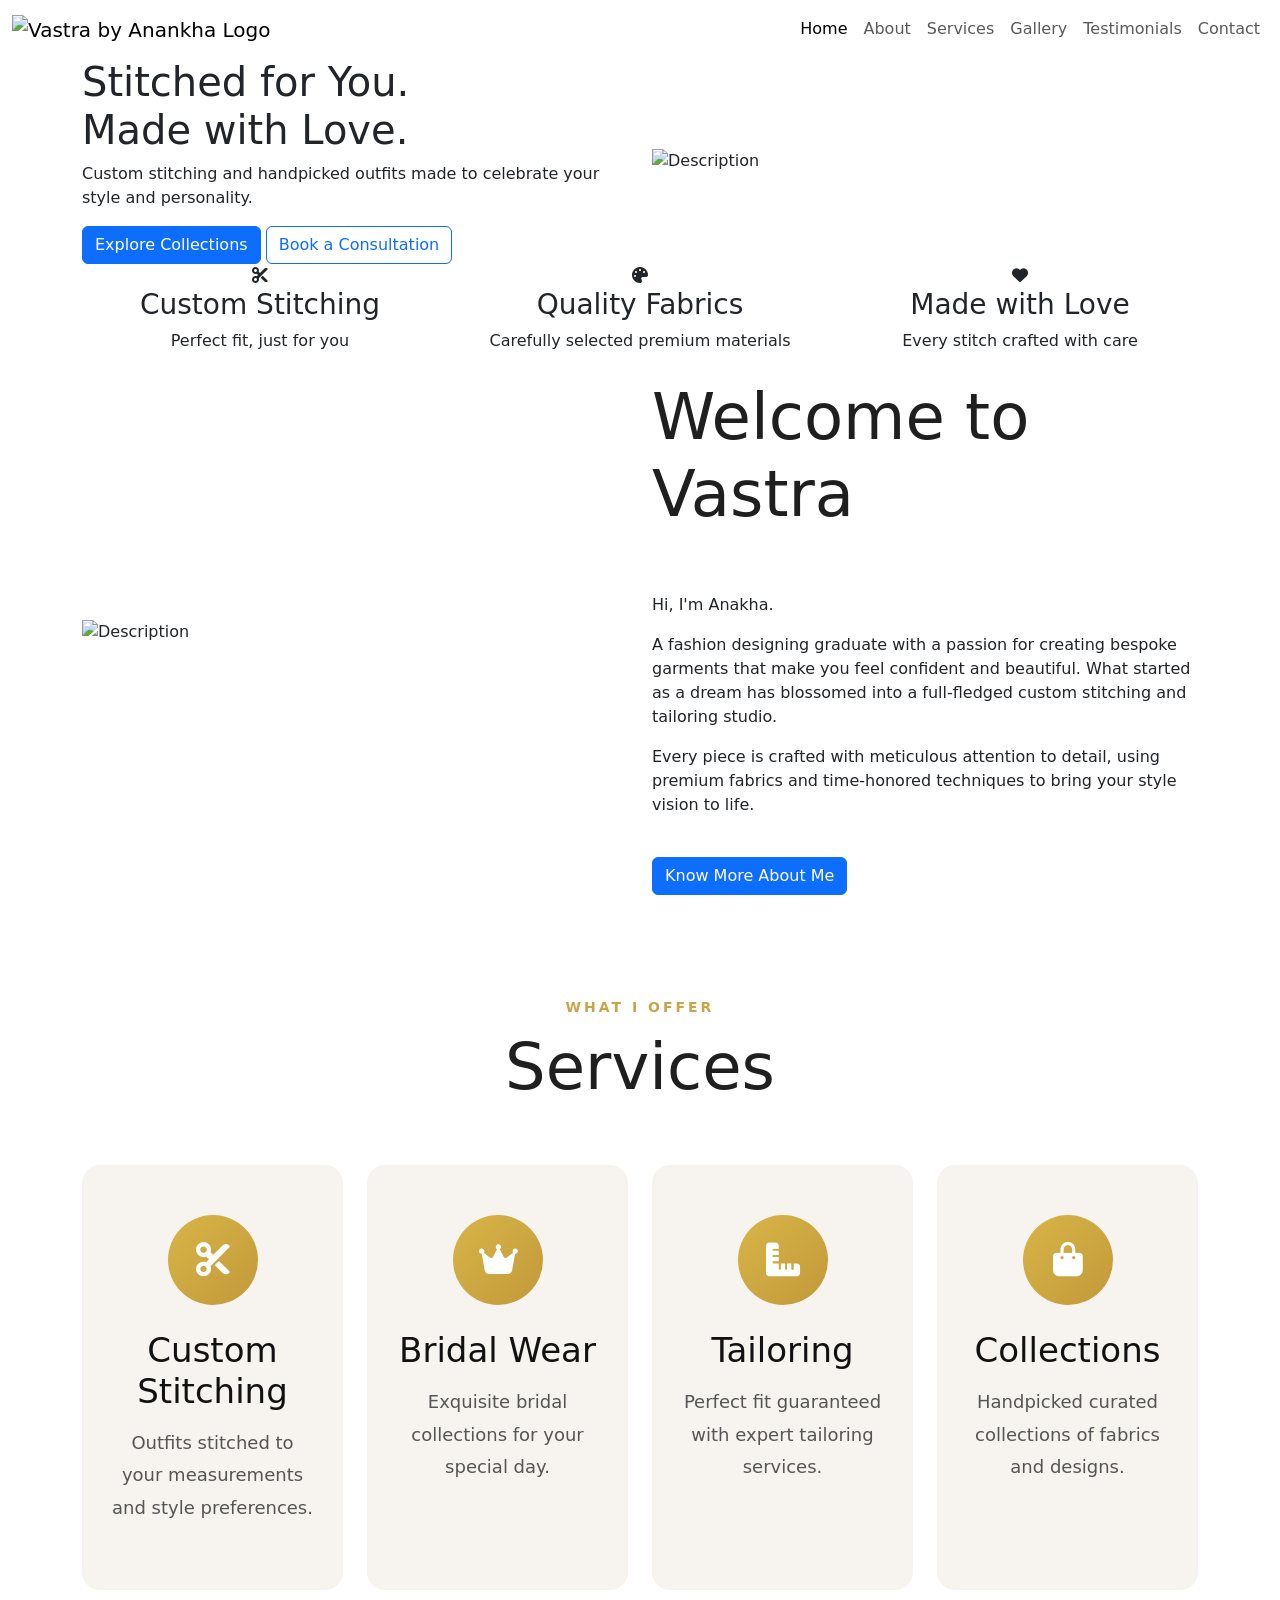
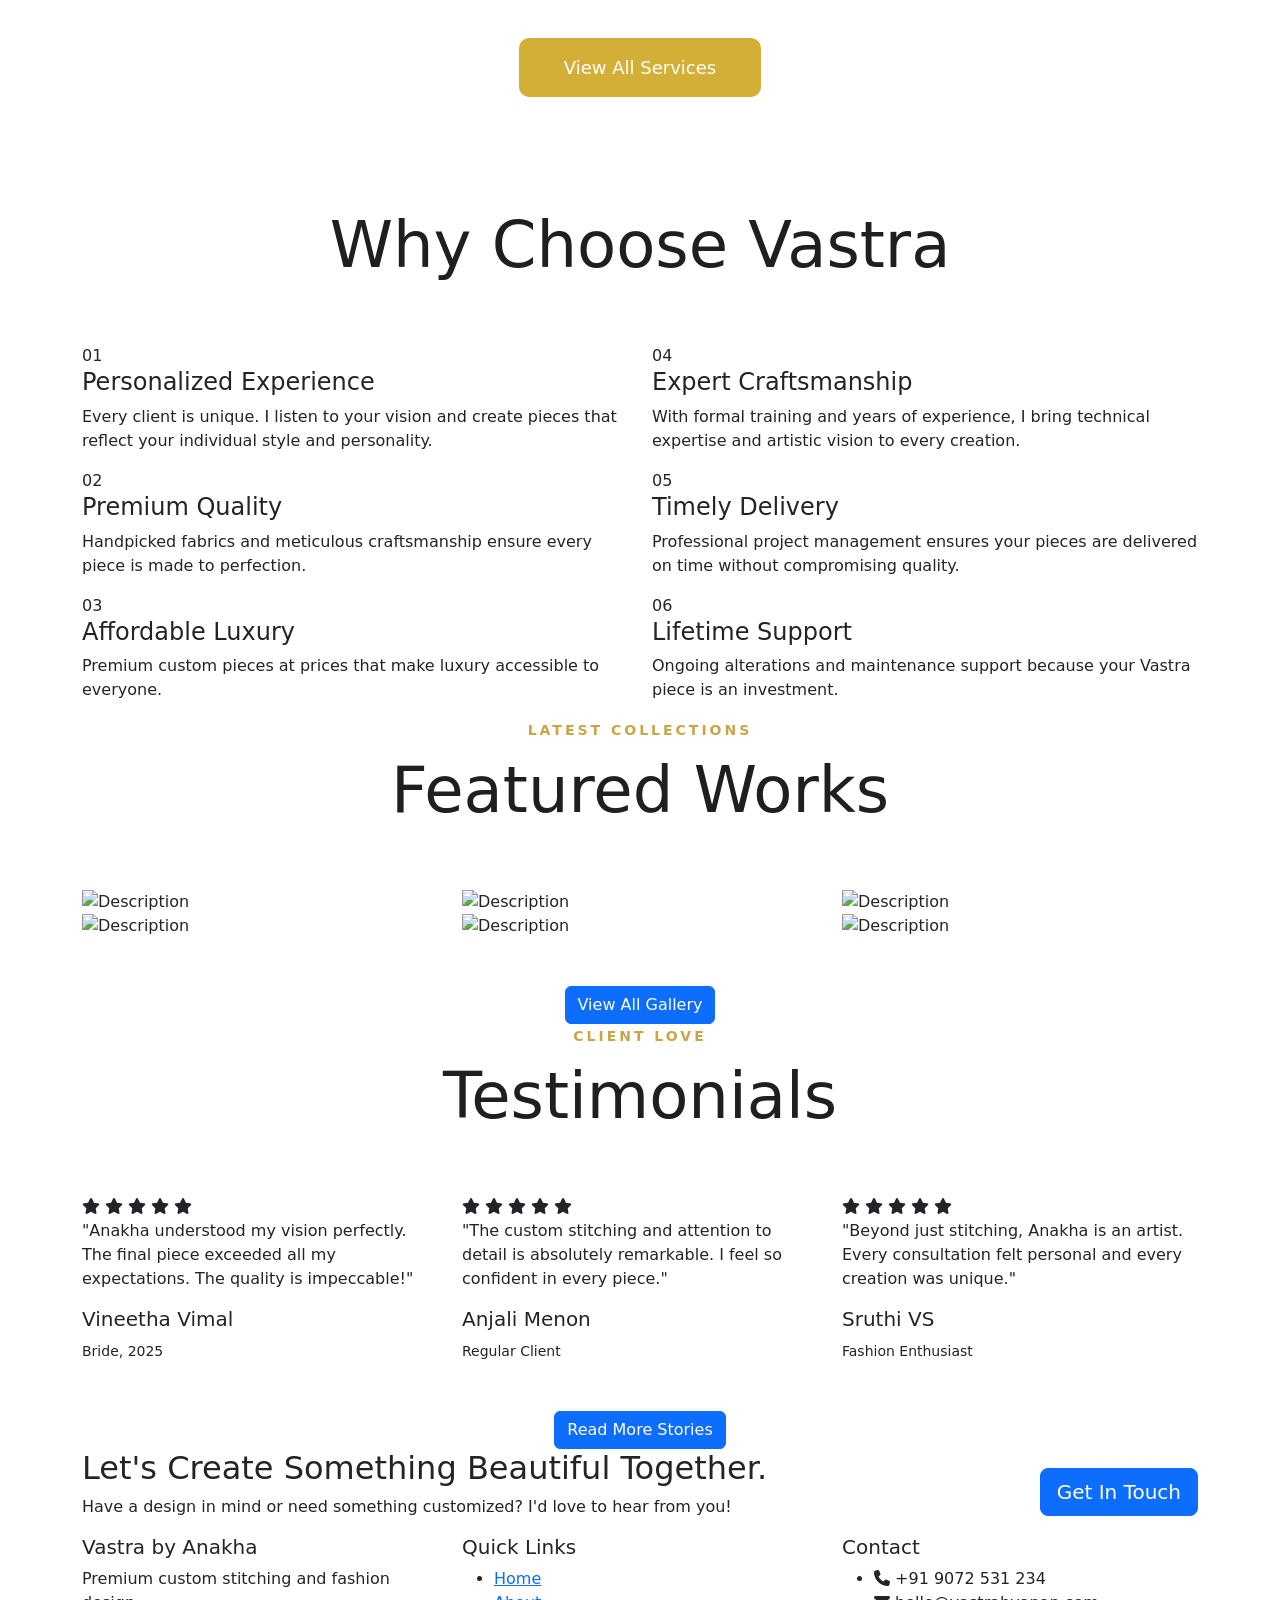
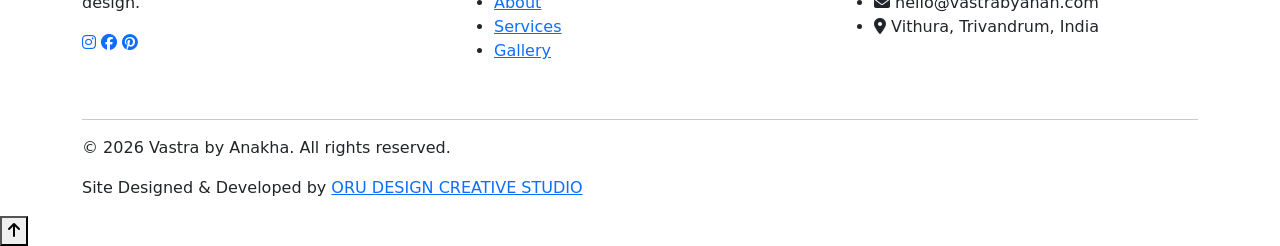
==== index.html @ 160b07db "Add files via upload" ====
<!DOCTYPE html>
<html lang="en">
<head>
    <meta charset="UTF-8">
    <meta name="viewport" content="width=device-width, initial-scale=1.0">
    <title>Vastra by Anankha - Premium Custom Stitching & Fashion Design</title>
    <meta name="description" content="Premium custom stitching, tailoring, and fashion design services by Anankha. Handcrafted outfits made with love and passion.">
    <link href="https://cdn.jsdelivr.net/npm/bootstrap@5.3.0/dist/css/bootstrap.min.css" rel="stylesheet">
    <link rel="stylesheet" href="https://cdnjs.cloudflare.com/ajax/libs/font-awesome/6.4.0/css/all.min.css">
    <link href="https://fonts.googleapis.com/css2?family=Playfair+Display:wght@700&family=Poppins:wght@300;400;500;600&display=swap" rel="stylesheet">
    <link rel="stylesheet" href="css/style.css">
</head>
<body>
    <!-- Navigation Bar -->
    <nav class="navbar navbar-expand-lg navbar-light sticky-top">
        <div class="container-fluid">
            <a class="navbar-brand" href="index.html">
    <img src="images/logo.png" alt="Vastra by Anankha Logo" class="logo-img">
</a>
            <button class="navbar-toggler" type="button" data-bs-toggle="collapse" data-bs-target="#navbarNav">
                <span class="navbar-toggler-icon"></span>
            </button>
            <div class="collapse navbar-collapse" id="navbarNav">
                <ul class="navbar-nav ms-auto">
                    <li class="nav-item"><a class="nav-link active" href="index.html">Home</a></li>
                    <li class="nav-item"><a class="nav-link" href="about.html">About</a></li>
                    <li class="nav-item"><a class="nav-link" href="services.html">Services</a></li>
                    <li class="nav-item"><a class="nav-link" href="gallery.html">Gallery</a></li>
                    <li class="nav-item"><a class="nav-link" href="testimonials.html">Testimonials</a></li>
                    <li class="nav-item"><a class="nav-link" href="contact.html">Contact</a></li>
                </ul>
            </div>
        </div>
    </nav>

    <!-- Hero Section -->
    <section class="hero-section">
        <div class="hero-content">
            <div class="container">
                <div class="row align-items-center">
                    <div class="col-lg-6 fade-in-left">
                        <h1 class="hero-title">Stitched for You.<br><span class="text-accent">Made with Love.</span></h1>
                        <p class="hero-subtitle">Custom stitching and handpicked outfits made to celebrate your style and personality.</p>
                        <div class="cta-buttons">
                            <a href="services.html" class="btn btn-primary">Explore Collections</a>
                            <a href="contact.html" class="btn btn-outline-primary">Book a Consultation</a>
                        </div>
                    </div>
                    <div class="col-lg-6 fade-in-right">
                        <div class="hero-image">
                            <img src="images/banner.png" alt="Description" class="w-100">
                        </div>
                    </div>
                </div>
            </div>
        </div>
    </section>

 <!-- Features Section -->
<section class="features-section">
    <div class="container">
        <div class="row text-center">

            <!-- Feature 1 -->
            <div class="col-md-4 feature-card fade-in-up">
                <div class="feature-icon">
                    <i class="fa-solid fa-scissors"></i>
                </div>
                <h3>Custom Stitching</h3>
                <p>Perfect fit, just for you</p>
            </div>

            <!-- Feature 2 -->
            <div class="col-md-4 feature-card fade-in-up" style="animation-delay: 0.2s;">
                <div class="feature-icon">
                    <i class="fa-solid fa-palette"></i>
                </div>
                <h3>Quality Fabrics</h3>
                <p>Carefully selected premium materials</p>
            </div>

            <!-- Feature 3 -->
            <div class="col-md-4 feature-card fade-in-up" style="animation-delay: 0.4s;">
                <div class="feature-icon">
                    <i class="fa-solid fa-heart"></i>
                </div>
                <h3>Made with Love</h3>
                <p>Every stitch crafted with care</p>
            </div>

        </div>
    </div>
</section>

    <!-- Welcome Section -->
    <section class="welcome-section">
        <div class="container">
            <div class="row align-items-center">
                <div class="col-lg-6 fade-in-left">
                    <div class="welcome-image">
                        <img src="images/anakha.png" alt="Description" class="w-100">
                    </div>
                </div>
                <div class="col-lg-6 fade-in-right">
                    <h2 class="section-title">Welcome to Vastra</h2>
                    <p class="section-subtitle">Hi, I'm Anakha.</p>
                    <p class="welcome-text">A fashion designing graduate with a passion for creating bespoke garments that make you feel confident and beautiful. What started as a dream has blossomed into a full-fledged custom stitching and tailoring studio.</p>
                    <p class="welcome-text">Every piece is crafted with meticulous attention to detail, using premium fabrics and time-honored techniques to bring your style vision to life.</p>
                    <a href="about.html" class="btn btn-primary mt-4">Know More About Me</a>
                </div>
            </div>
        </div>
    </section>

    <!-- Services Preview Section -->
   <section class="services-preview-section">
    <div class="container">
        
        <div class="text-center mb-5">
            <span class="section-label">WHAT I OFFER</span>
            <h2 class="section-title">Services</h2>
        </div>

        <div class="row g-4">

            <!-- Custom Stitching -->
            <div class="col-md-6 col-lg-3">
                <div class="service-preview fade-in-up">
                    <div class="service-icon">
                        <i class="fas fa-cut"></i>
                    </div>
                    <h4>Custom Stitching</h4>
                    <p>
                        Outfits stitched to your measurements and style preferences.
                    </p>
                </div>
            </div>

            <!-- Bridal Wear -->
            <div class="col-md-6 col-lg-3">
                <div class="service-preview fade-in-up" style="animation-delay:0.1s;">
                    <div class="service-icon">
                        <i class="fas fa-crown"></i>
                    </div>
                    <h4>Bridal Wear</h4>
                    <p>
                        Exquisite bridal collections for your special day.
                    </p>
                </div>
            </div>

            <!-- Tailoring -->
            <div class="col-md-6 col-lg-3">
                <div class="service-preview fade-in-up" style="animation-delay:0.2s;">
                    <div class="service-icon">
                        <i class="fas fa-ruler-combined"></i>
                    </div>
                    <h4>Tailoring</h4>
                    <p>
                        Perfect fit guaranteed with expert tailoring services.
                    </p>
                </div>
            </div>

            <!-- Collections -->
            <div class="col-md-6 col-lg-3">
                <div class="service-preview fade-in-up" style="animation-delay:0.3s;">
                    <div class="service-icon">
                        <i class="fas fa-shopping-bag"></i>
                    </div>
                    <h4>Collections</h4>
                    <p>
                        Handpicked curated collections of fabrics and designs.
                    </p>
                </div>
            </div>

        </div>

        <div class="text-center mt-5">
            <a href="services.html" class="btn-service">
                View All Services
            </a>
        </div>

    </div>
</section>

<!-- Font Awesome -->
<link rel="stylesheet"
href="https://cdnjs.cloudflare.com/ajax/libs/font-awesome/6.5.2/css/all.min.css">

<style>
.services-preview-section{
    padding:100px 0;
    background:#fff;
}

.section-label{
    color:#C8A548;
    text-transform:uppercase;
    letter-spacing:3px;
    font-size:14px;
    font-weight:600;
}

.section-title{
    font-size:64px;
    font-weight:300;
    color:#1f1f1f;
    margin-top:10px;
    margin-bottom:60px;
}

.service-preview{
    background:#F7F4EF;
    border-radius:18px;
    padding:50px 30px;
    text-align:center;
    height:100%;
    transition:all .4s ease;
}

.service-preview:hover{
    transform:translateY(-10px);
    box-shadow:0 15px 40px rgba(0,0,0,.08);
}

.service-icon{
    width:90px;
    height:90px;
    margin:0 auto 25px;
    border-radius:50%;
    background:linear-gradient(135deg,#D8B447,#C29A3A);
    display:flex;
    align-items:center;
    justify-content:center;
}

.service-icon i{
    font-size:34px;
    color:#fff;
}

.service-preview h4{
    font-size:34px;
    font-weight:500;
    margin-bottom:15px;
    color:#111;
}

.service-preview p{
    color:#555;
    font-size:18px;
    line-height:1.8;
}

.btn-service{
    display:inline-block;
    background:#D4AF37;
    color:#fff;
    padding:16px 45px;
    border-radius:10px;
    text-decoration:none;
    font-size:18px;
    font-weight:500;
    transition:.3s;
}

.btn-service:hover{
    background:#B99128;
    color:#fff;
}

.fade-in-up{
    animation:fadeInUp .8s ease forwards;
}

@keyframes fadeInUp{
    from{
        opacity:0;
        transform:translateY(30px);
    }
    to{
        opacity:1;
        transform:translateY(0);
    }
}

@media(max-width:768px){

    .section-title{
        font-size:42px;
    }

    .service-preview{
        margin-bottom:20px;
    }

    .service-preview h4{
        font-size:28px;
    }
}
</style>
    <!-- Why Choose Us Section -->
    <section class="why-choose-section">
        <div class="container">
            <div class="text-center mb-5">
                <h2 class="section-title">Why Choose Vastra</h2>
            </div>
            <div class="row">
                <div class="col-lg-6 fade-in-left">
                    <div class="why-item">
                        <div class="why-number">01</div>
                        <h4>Personalized Experience</h4>
                        <p>Every client is unique. I listen to your vision and create pieces that reflect your individual style and personality.</p>
                    </div>
                    <div class="why-item">
                        <div class="why-number">02</div>
                        <h4>Premium Quality</h4>
                        <p>Handpicked fabrics and meticulous craftsmanship ensure every piece is made to perfection.</p>
                    </div>
                    <div class="why-item">
                        <div class="why-number">03</div>
                        <h4>Affordable Luxury</h4>
                        <p>Premium custom pieces at prices that make luxury accessible to everyone.</p>
                    </div>
                </div>
                <div class="col-lg-6 fade-in-right">
                    <div class="why-item">
                        <div class="why-number">04</div>
                        <h4>Expert Craftsmanship</h4>
                        <p>With formal training and years of experience, I bring technical expertise and artistic vision to every creation.</p>
                    </div>
                    <div class="why-item">
                        <div class="why-number">05</div>
                        <h4>Timely Delivery</h4>
                        <p>Professional project management ensures your pieces are delivered on time without compromising quality.</p>
                    </div>
                    <div class="why-item">
                        <div class="why-number">06</div>
                        <h4>Lifetime Support</h4>
                        <p>Ongoing alterations and maintenance support because your Vastra piece is an investment.</p>
                    </div>
                </div>
            </div>
        </div>
    </section>

    <!-- Gallery Preview Section -->
    <section class="gallery-preview-section">
        <div class="container">
            <div class="text-center mb-5">
                <span class="section-label">Latest Collections</span>
                <h2 class="section-title">Featured Works</h2>
            </div>
            <div class="row gallery-preview">
                <div class="col-6 col-md-4 gallery-item fade-in-up">
                    <div class="gallery-image-wrapper">
                        <img src="images/image1.png" alt="Description" class="w-100">
                    </div>
                </div>
                <div class="col-6 col-md-4 gallery-item fade-in-up" style="animation-delay: 0.1s;">
                    <div class="gallery-image-wrapper">
                        <img src="images/image2.png" alt="Description" class="w-100">
                        
                    </div>
                </div>
                <div class="col-6 col-md-4 gallery-item fade-in-up" style="animation-delay: 0.2s;">
                    <div class="gallery-image-wrapper">
                        <img src="images/image3.png" alt="Description" class="w-100">
                       
                    </div>
                </div>
                <div class="col-6 col-md-4 gallery-item fade-in-up" style="animation-delay: 0.3s;">
                    <div class="gallery-image-wrapper">
                        <img src="images/image4.png" alt="Description" class="w-100">
                      
                    </div>
                </div>
                <div class="col-6 col-md-4 gallery-item fade-in-up" style="animation-delay: 0.4s;">
                    <div class="gallery-image-wrapper">
                       <img src="images/image5.png" alt="Description" class="w-100">
                       
                    </div>
                </div>
                <div class="col-6 col-md-4 gallery-item fade-in-up" style="animation-delay: 0.5s;">
                    <div class="gallery-image-wrapper">
                        <img src="images/image6.png" alt="Description" class="w-100">
                       
                    </div>
                </div>
            </div>
            <div class="text-center mt-5">
                <a href="gallery.html" class="btn btn-primary">View All Gallery</a>
           
        </div>
    </section>

    <!-- Testimonials Section -->
    <section class="testimonials-section">
        <div class="container">
            <div class="text-center mb-5">
                <span class="section-label">Client Love</span>
                <h2 class="section-title">Testimonials</h2>
            </div>
            <div class="row">
                <div class="col-md-6 col-lg-4 testimonial-card fade-in-up">
                    <div class="stars">
                        <i class="fas fa-star"></i>
                        <i class="fas fa-star"></i>
                        <i class="fas fa-star"></i>
                        <i class="fas fa-star"></i>
                        <i class="fas fa-star"></i>
                    </div>
                    <p class="testimonial-text">"Anakha understood my vision perfectly. The final piece exceeded all my expectations. The quality is impeccable!"</p>
                    <div class="testimonial-author">
                        <h5>Vineetha Vimal</h5>
                        <small>Bride, 2025</small>
                    </div>
                </div>
                <div class="col-md-6 col-lg-4 testimonial-card fade-in-up" style="animation-delay: 0.1s;">
                    <div class="stars">
                        <i class="fas fa-star"></i>
                        <i class="fas fa-star"></i>
                        <i class="fas fa-star"></i>
                        <i class="fas fa-star"></i>
                        <i class="fas fa-star"></i>
                    </div>
                    <p class="testimonial-text">"The custom stitching and attention to detail is absolutely remarkable. I feel so confident in every piece."</p>
                    <div class="testimonial-author">
                        <h5>Anjali Menon</h5>
                        <small>Regular Client</small>
                    </div>
                </div>
                <div class="col-md-6 col-lg-4 testimonial-card fade-in-up" style="animation-delay: 0.2s;">
                    <div class="stars">
                        <i class="fas fa-star"></i>
                        <i class="fas fa-star"></i>
                        <i class="fas fa-star"></i>
                        <i class="fas fa-star"></i>
                        <i class="fas fa-star"></i>
                    </div>
                    <p class="testimonial-text">"Beyond just stitching, Anakha is an artist. Every consultation felt personal and every creation was unique."</p>
                    <div class="testimonial-author">
                        <h5>Sruthi VS</h5>
                        <small>Fashion Enthusiast</small>
                    </div>
                </div>
            </div>
            <div class="text-center mt-5">
                <a href="testimonials.html" class="btn btn-primary">Read More Stories</a>
            </div>
        </div>
    </section>

    <!-- CTA Section -->
    <section class="cta-section">
        <div class="container">
            <div class="row align-items-center">
                <div class="col-lg-8">
                    <h2>Let's Create Something Beautiful Together.</h2>
                    <p>Have a design in mind or need something customized? I'd love to hear from you!</p>
                </div>
                <div class="col-lg-4 text-lg-end">
                    <a href="contact.html" class="btn btn-primary btn-lg">Get In Touch</a>
                </div>
            </div>
        </div>
    </section>

    <!-- Footer -->
    <footer class="footer">
        <div class="container">
            <div class="row">
                <div class="col-md-4 mb-4">
                    <h5 class="footer-title">Vastra by Anakha</h5>
                    <p class="footer-text">Premium custom stitching and fashion design.</p>
                    <div class="social-links">
                        <a href="#" aria-label="Instagram"><i class="fab fa-instagram"></i></a>
                        <a href="#" aria-label="Facebook"><i class="fab fa-facebook"></i></a>
                        <a href="#" aria-label="Pinterest"><i class="fab fa-pinterest"></i></a>
                    </div>
                </div>
                <div class="col-md-4 mb-4">
                    <h5 class="footer-title">Quick Links</h5>
                    <ul class="footer-links">
                        <li><a href="index.html">Home</a></li>
                        <li><a href="about.html">About</a></li>
                        <li><a href="services.html">Services</a></li>
                        <li><a href="gallery.html">Gallery</a></li>
                    </ul>
                </div>
                <div class="col-md-4 mb-4">
                    <h5 class="footer-title">Contact</h5>
                    <ul class="footer-links">
                        <li><i class="fas fa-phone"></i> +91 9072 531 234</li>
                        <li><i class="fas fa-envelope"></i> hello@vastrabyanan.com</li>
                        <li><i class="fas fa-map-marker-alt"></i> Vithura, Trivandrum, India</li>
                    </ul>
                </div>
            </div>
            <hr class="footer-divider">
            <div class="footer-bottom">
                <p>&copy; 2026 Vastra by Anakha. All rights reserved.</p>
                <p class="developer-credit">
    Site Designed & Developed by
    <a href="https://www.orudesign.in" target="_blank" rel="noopener noreferrer">
        ORU DESIGN CREATIVE STUDIO
    </a>
</p>
            </div>
        </div>
    </footer>

    <!-- Back To Top Button -->
    <button id="backToTop" class="back-to-top" aria-label="Back to top">
        <i class="fas fa-arrow-up"></i>
    </button>

    <script src="https://cdn.jsdelivr.net/npm/bootstrap@5.3.0/dist/js/bootstrap.bundle.min.js"></script>
    <script src="js/script.js"></script>
</body>
</html>
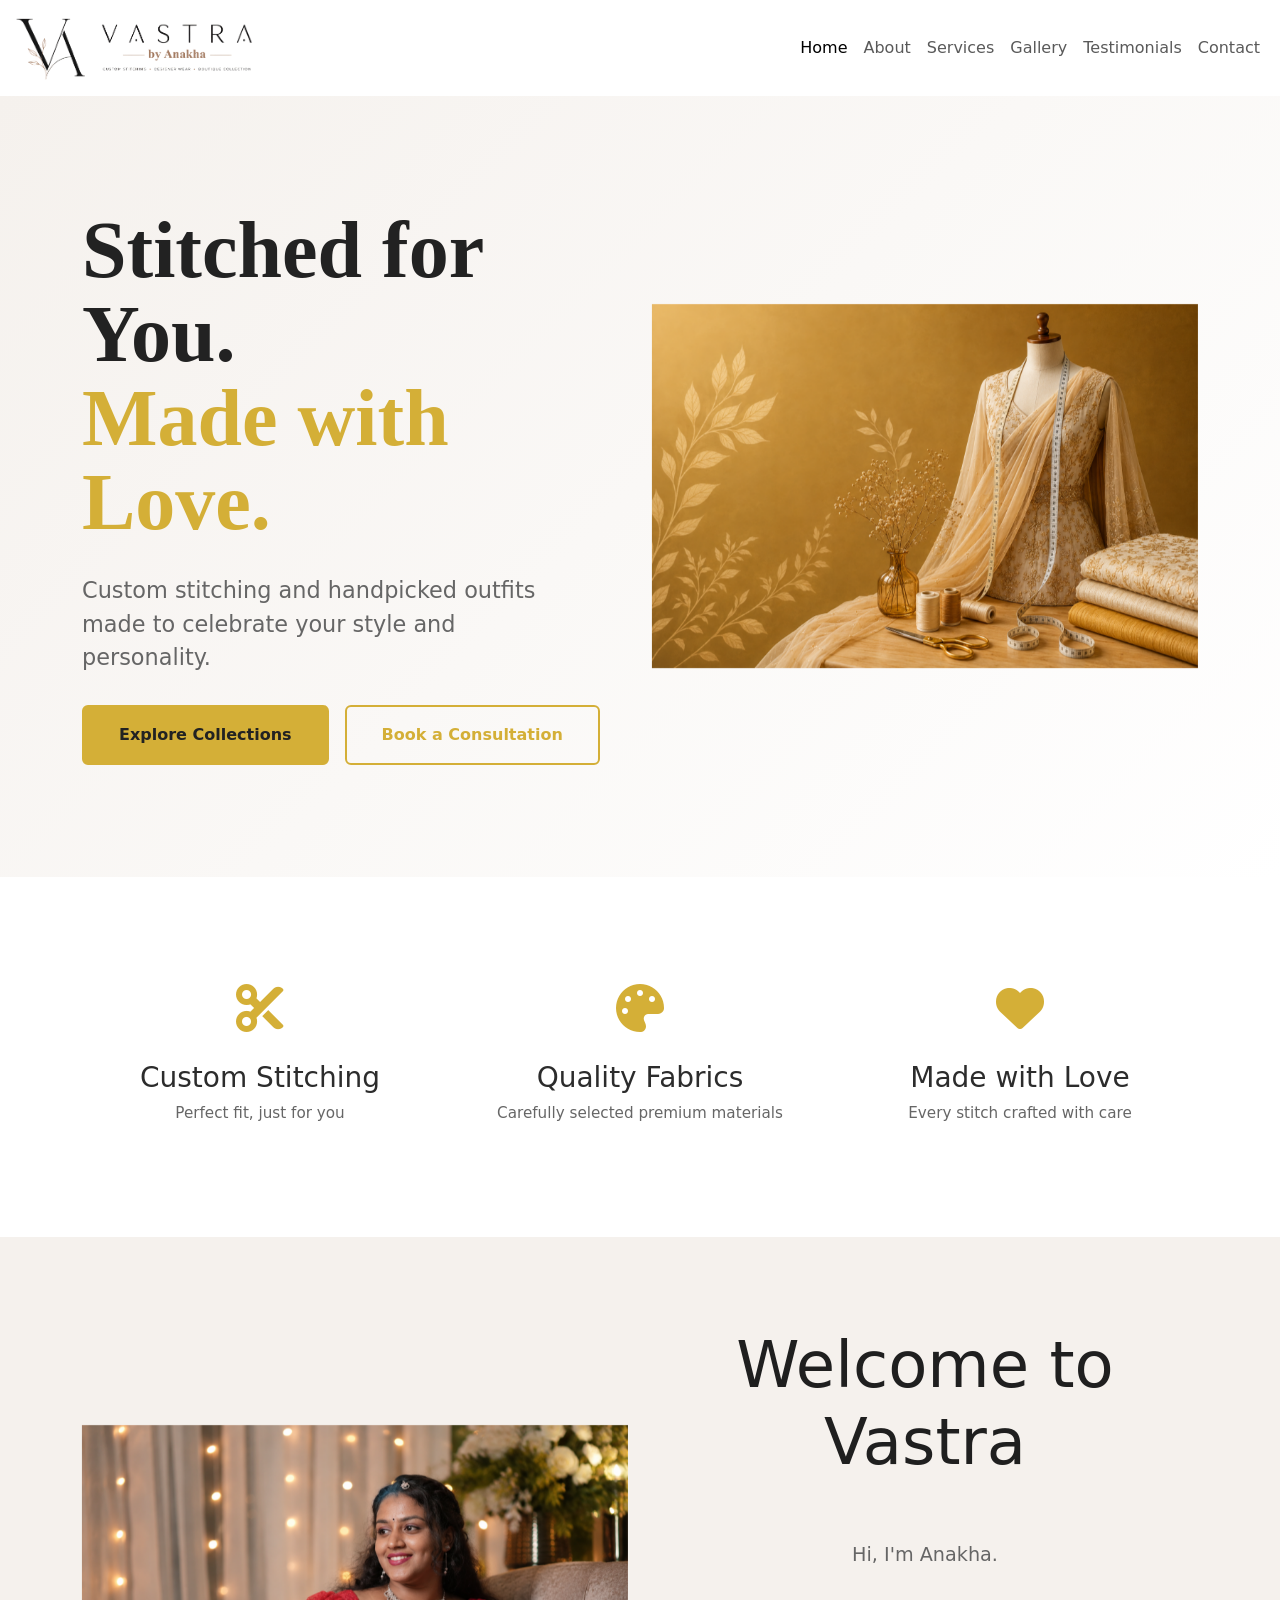
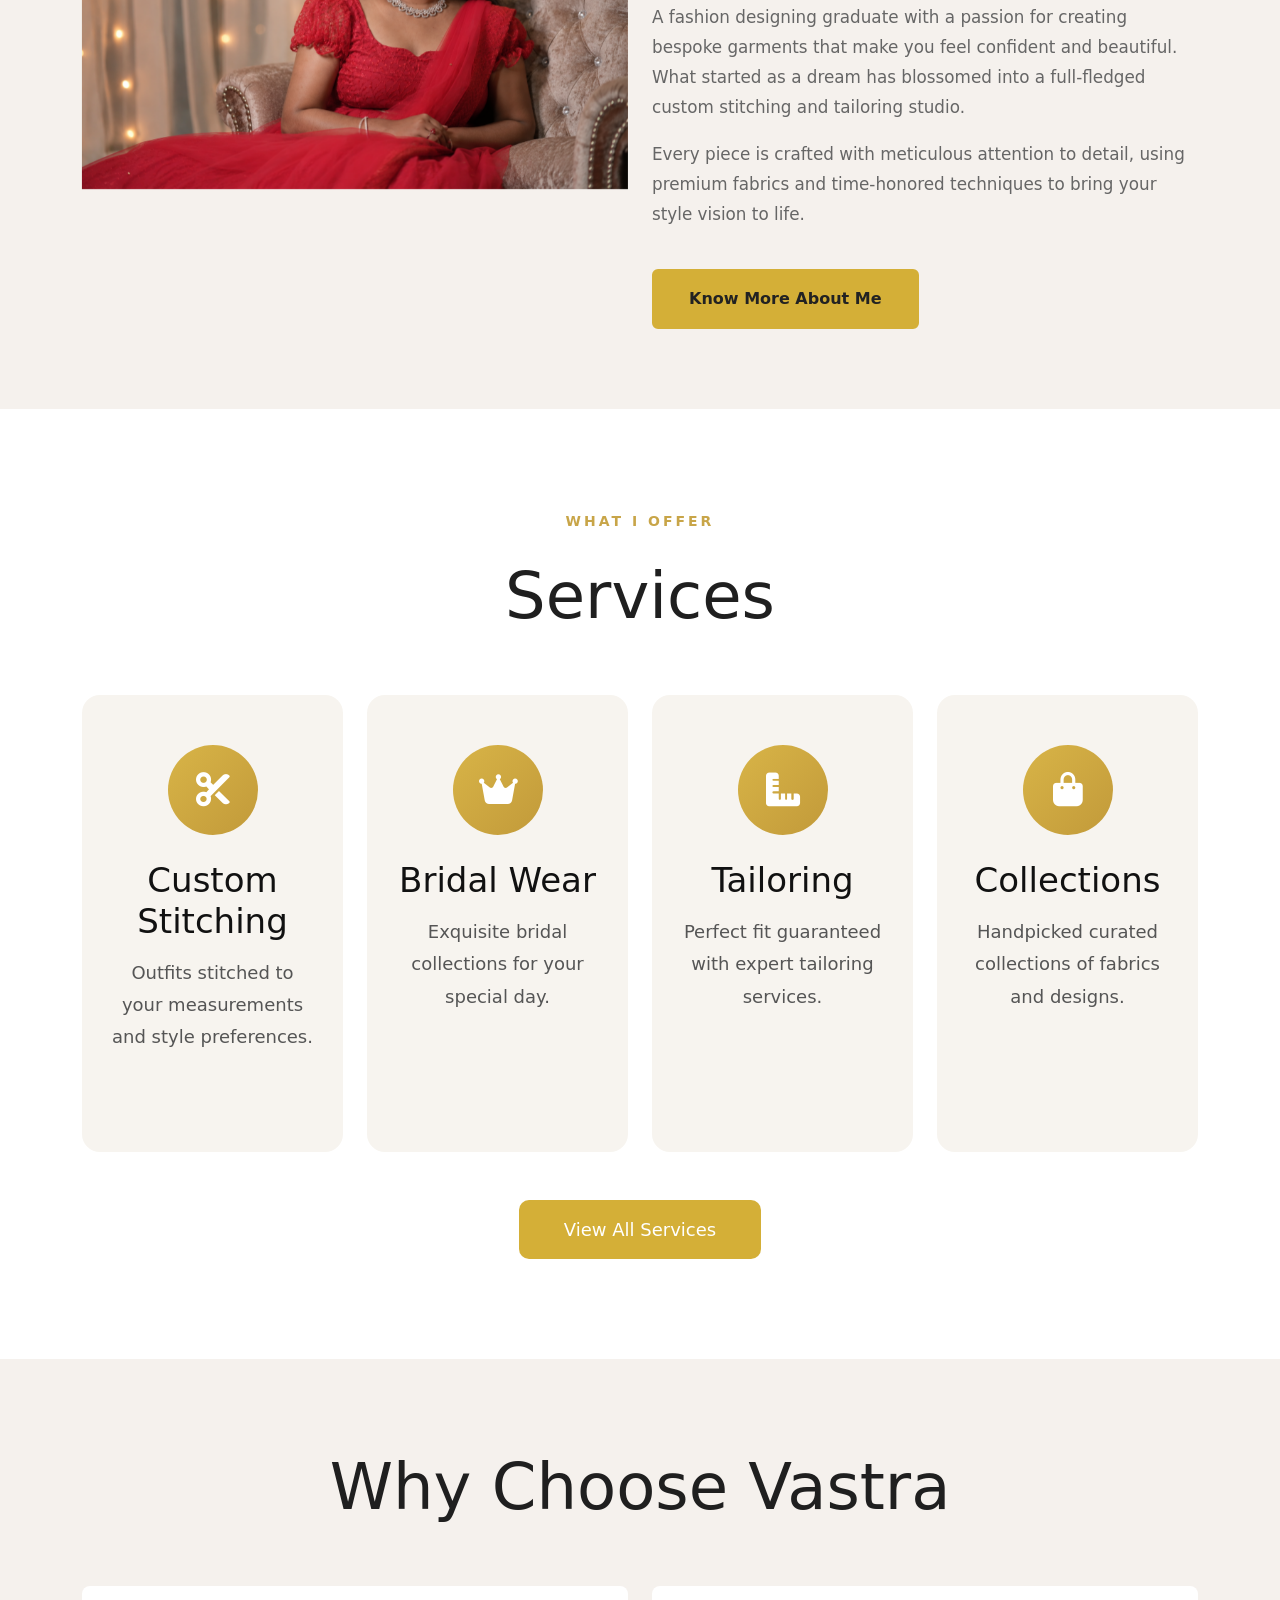
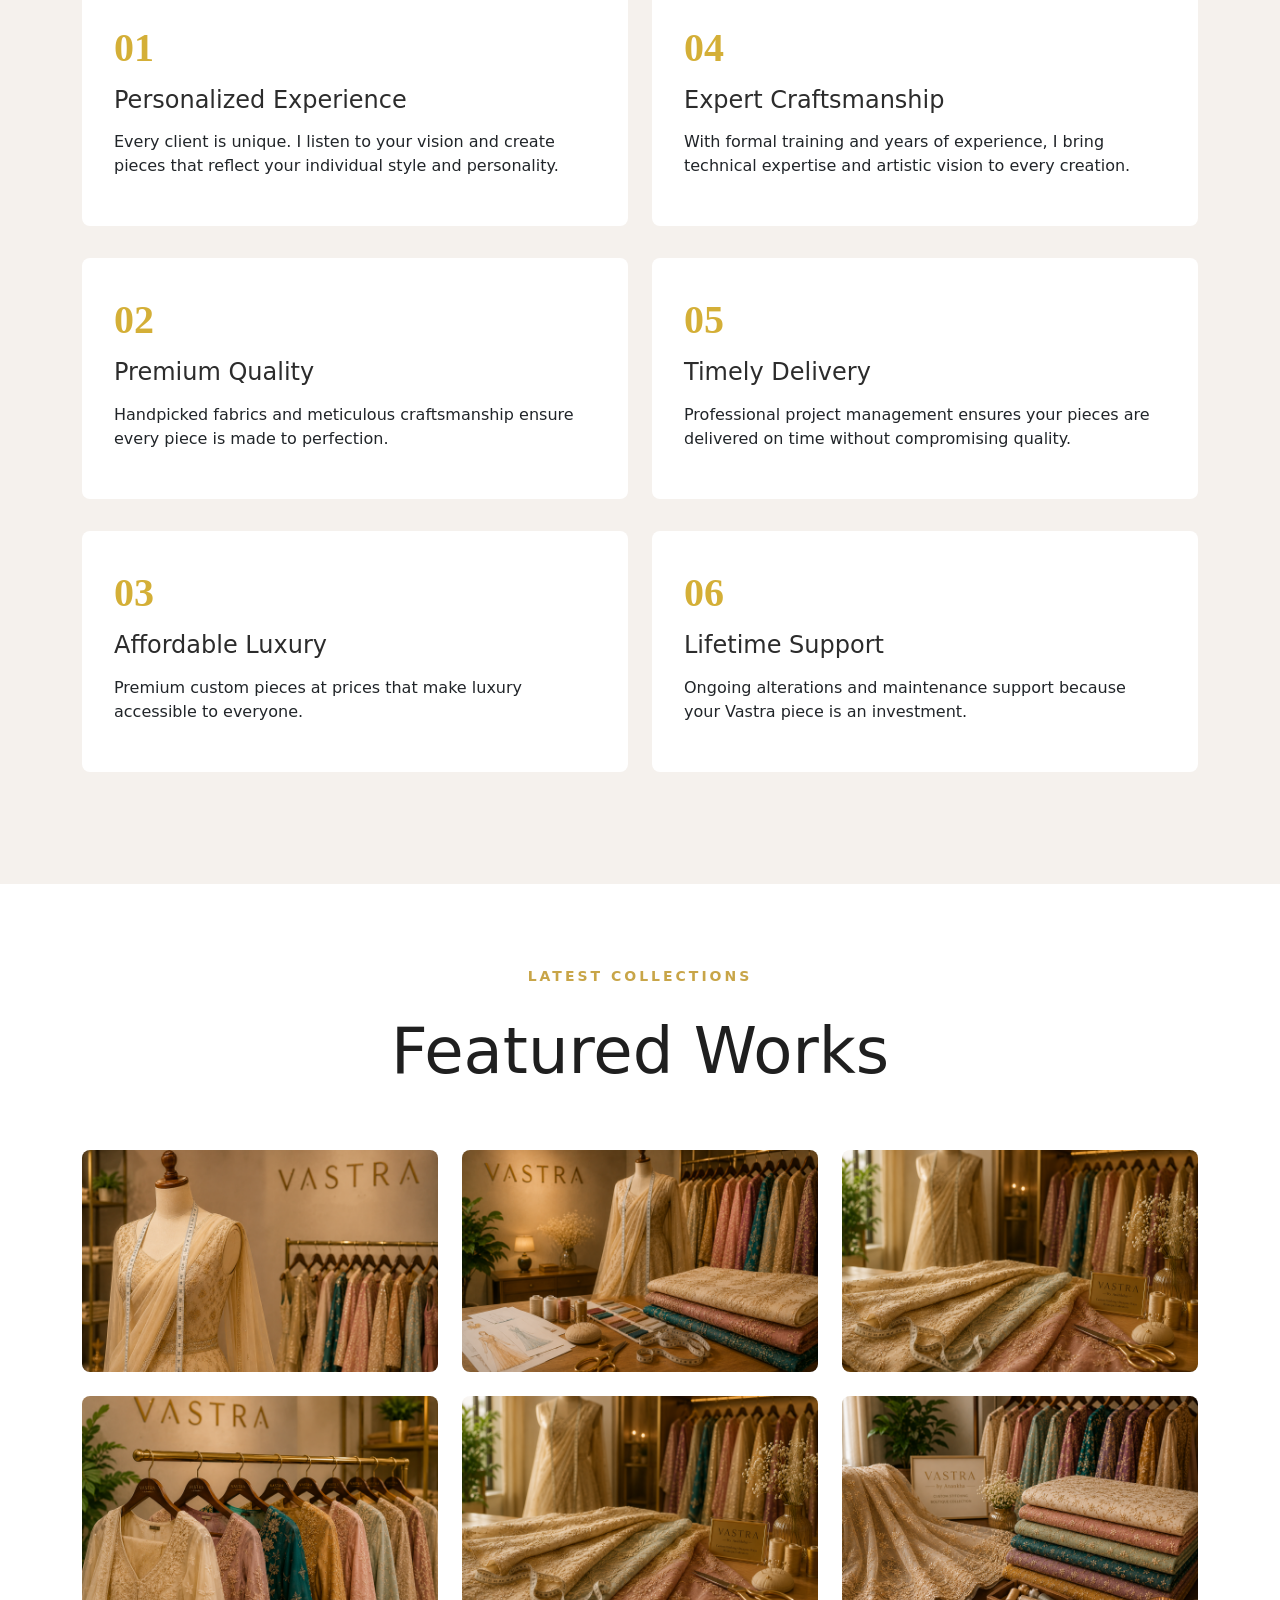
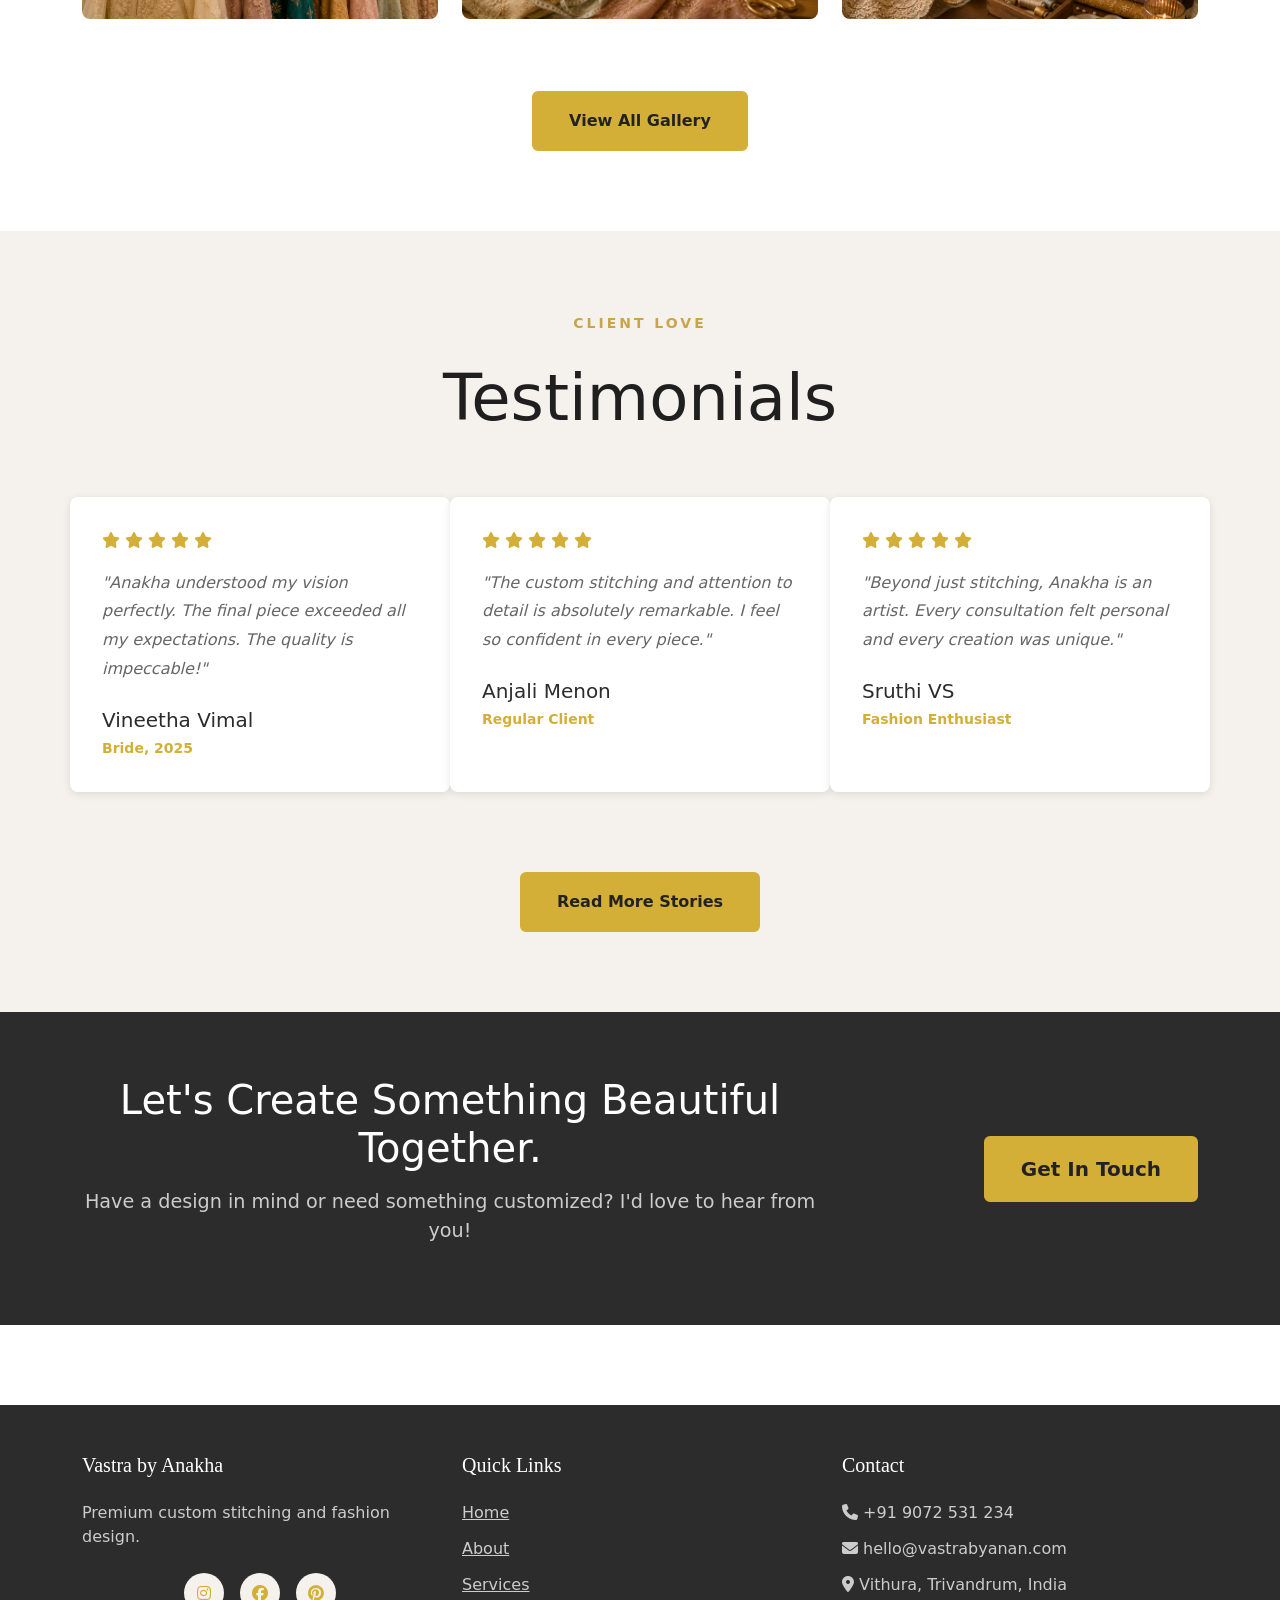
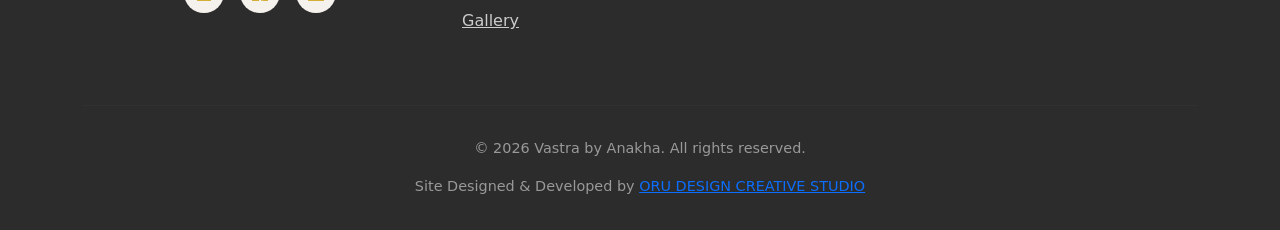
==== commit dba507df: "index.html" ====
--- a/index.html
+++ b/index.html
@@ -3,7 +3,7 @@
 <head>
     <meta charset="UTF-8">
     <meta name="viewport" content="width=device-width, initial-scale=1.0">
-    <title>Vastra by Anankha - Premium Custom Stitching & Fashion Design</title>
+    <title>Vastra by Anakha - Premium Custom Stitching & Fashion Design</title>
     <meta name="description" content="Premium custom stitching, tailoring, and fashion design services by Anankha. Handcrafted outfits made with love and passion.">
     <link href="https://cdn.jsdelivr.net/npm/bootstrap@5.3.0/dist/css/bootstrap.min.css" rel="stylesheet">
     <link rel="stylesheet" href="https://cdnjs.cloudflare.com/ajax/libs/font-awesome/6.4.0/css/all.min.css">
--- a/css/style.css
+++ b/css/style.css
@@ -0,0 +1,1686 @@
+/* ============================= */
+/* VASTRA BY ANANKHA - CSS STYLES */
+/* ============================= */
+
+
+.logo-img {
+    height: 70px;
+    width: auto;
+    object-fit: contain;
+}
+
+.navbar-brand {
+    display: flex;
+    align-items: center;
+}
+
+/* ===== Variables & Root ===== */
+:root {
+    --primary-color: #D4AF37;
+    --secondary-color: #2C2C2C;
+    --accent-color: #F5F1ED;
+    --white: #FFFFFF;
+    --dark-text: #333333;
+    --light-text: #666666;
+    --border-color: #E5E0D8;
+    --warm-brown: #A8826D;
+    --success-color: #10B981;
+    --error-color: #EF4444;
+
+    --font-display: 'Playfair Display', serif;
+    --font-body: 'Poppins', sans-serif;
+
+    --transition: all 0.3s ease;
+    --shadow-sm: 0 2px 8px rgba(0, 0, 0, 0.1);
+    --shadow-md: 0 8px 24px rgba(0, 0, 0, 0.12);
+    --shadow-lg: 0 12px 32px rgba(0, 0, 0, 0.15);
+}
+
+/* ===== Global Styles ===== */
+.hero-section {
+    background: #f8f6f3;
+    padding: 80px 0;
+}
+
+.hero-wrapper {
+    display: flex;
+    align-items: center;
+    gap: 80px;
+    flex-wrap: wrap;
+}
+
+.hero-content {
+    flex: 1;
+    min-width: 350px;
+}
+
+.hero-content h1 {
+    font-size: 5rem;
+    line-height: 1.05;
+    font-family: 'Playfair Display', serif;
+    font-weight: 700;
+    color: #222;
+}
+
+.hero-content h1 span {
+    color: #d4af37;
+}
+
+.hero-content p {
+    font-size: 1.4rem;
+    color: #666;
+    max-width: 500px;
+    margin: 30px 0;
+}
+
+.hero-buttons {
+    display: flex;
+    gap: 20px;
+    flex-wrap: wrap;
+}
+
+.hero-card {
+    flex: 0 0 380px;
+    background: linear-gradient(
+        135deg,
+        #d4af37,
+        #c7a177
+    );
+    border-radius: 20px;
+    padding: 50px;
+    box-shadow: 0 20px 40px rgba(0,0,0,.12);
+    color: #fff;
+}
+
+.hero-card i {
+    font-size: 70px;
+    color: #fff;
+    margin-bottom: 30px;
+}
+
+.hero-card h3 {
+    color: #fff;
+    font-size: 2rem;
+    margin-bottom: 20px;
+}
+
+.hero-card p {
+    color: rgba(255,255,255,.95);
+    font-size: 1.1rem;
+    line-height: 1.8;
+}
+
+.btn {
+    padding: 16px 35px;
+    border-radius: 6px;
+    text-decoration: none;
+    font-weight: 600;
+    transition: 0.3s;
+}
+
+.btn-primary {
+    background: #d4af37;
+    color: #222;
+    border: 2px solid #d4af37;
+}
+
+.btn-primary:hover {
+    background: #c39b27;
+}
+
+.btn-outline-primary {
+    border: 2px solid #d4af37;
+    color: #d4af37;
+    background: transparent;
+}
+
+.btn-outline-primary:hover {
+    background: #d4af37;
+    color: #222;
+}
+
+@media (max-width: 992px) {
+
+    .hero-wrapper {
+        flex-direction: column;
+    }
+
+    .hero-content h1 {
+        font-size: 3.8rem;
+    }
+
+    .hero-card {
+        width: 100%;
+    }
+
+}
+
+/* ===== Animations ===== */
+@keyframes fadeInUp {
+    from {
+        opacity: 0;
+        transform: translateY(30px);
+    }
+    to {
+        opacity: 1;
+        transform: translateY(0);
+    }
+}
+
+@keyframes fadeInLeft {
+    from {
+        opacity: 0;
+        transform: translateX(-30px);
+    }
+    to {
+        opacity: 1;
+        transform: translateX(0);
+    }
+}
+
+@keyframes fadeInRight {
+    from {
+        opacity: 0;
+        transform: translateX(30px);
+    }
+    to {
+        opacity: 1;
+        transform: translateX(0);
+    }
+}
+
+@keyframes slideDown {
+    from {
+        opacity: 0;
+        transform: translateY(-20px);
+    }
+    to {
+        opacity: 1;
+        transform: translateY(0);
+    }
+}
+
+@keyframes pulse {
+    0%, 100% {
+        opacity: 1;
+    }
+    50% {
+        opacity: 0.5;
+    }
+}
+
+.fade-in-up {
+    animation: fadeInUp 0.8s ease forwards;
+    opacity: 0;
+}
+
+.fade-in-left {
+    animation: fadeInLeft 0.8s ease forwards;
+    opacity: 0;
+}
+
+.fade-in-right {
+    animation: fadeInRight 0.8s ease forwards;
+    opacity: 0;
+}
+
+/* ===== Hero Section ===== */
+.hero-section {
+    background: linear-gradient(135deg, var(--accent-color) 0%, var(--white) 100%);
+    padding: 5rem 0;
+    min-height: 600px;
+    display: flex;
+    align-items: center;
+    overflow: hidden;
+}
+
+.hero-content {
+    padding: 2rem 0;
+}
+
+.hero-title {
+    font-size: 3.5rem;
+    margin-bottom: 1.5rem;
+    line-height: 1.2;
+}
+
+.text-accent {
+    color: var(--primary-color);
+}
+
+.hero-subtitle {
+    font-size: 1.3rem;
+    color: var(--light-text);
+    margin-bottom: 2rem;
+    max-width: 500px;
+}
+
+.cta-buttons {
+    display: flex;
+    gap: 1rem;
+    flex-wrap: wrap;
+}
+
+.hero-image {
+    height: 400px;
+    display: flex;
+    align-items: center;
+    justify-content: center;
+}
+
+.image-placeholder {
+    width: 100%;
+    height: 100%;
+    background: linear-gradient(135deg, var(--primary-color) 0%, var(--warm-brown) 100%);
+    border-radius: 8px;
+    display: flex;
+    align-items: center;
+    justify-content: center;
+    font-size: 5rem;
+    color: var(--white);
+    box-shadow: var(--shadow-lg);
+}
+
+/* ===== Features Section ===== */
+.features-section {
+    padding: 4rem 0;
+    background-color: var(--white);
+}
+
+.feature-card {
+    padding: 2rem 1.5rem;
+    text-align: center;
+    transition: var(--transition);
+}
+
+.feature-card:hover {
+    transform: translateY(-10px);
+}
+
+.feature-icon {
+    font-size: 3rem;
+    color: var(--primary-color);
+    margin-bottom: 1rem;
+}
+
+.feature-card h3 {
+    margin-bottom: 0.5rem;
+    color: var(--secondary-color);
+}
+
+.feature-card p {
+    color: var(--light-text);
+    font-size: 0.95rem;
+}
+
+/* ===== Welcome Section ===== */
+.welcome-section {
+    padding: 5rem 0;
+    background-color: var(--accent-color);
+}
+
+.welcome-image {
+    height: 400px;
+    display: flex;
+    align-items: center;
+    justify-content: center;
+    margin-bottom: 2rem;
+}
+
+.welcome-text {
+    font-size: 1.05rem;
+    color: var(--light-text);
+    line-height: 1.8;
+}
+
+/* ===== Section Styles ===== */
+.section-label {
+    display: inline-block;
+    color: var(--primary-color);
+    font-weight: 600;
+    text-transform: uppercase;
+    letter-spacing: 1px;
+    margin-bottom: 1rem;
+    font-size: 0.9rem;
+}
+
+.section-title {
+    font-size: 2.8rem;
+    color: var(--secondary-color);
+    margin-bottom: 2rem;
+    text-align: center;
+}
+
+.section-subtitle {
+    font-size: 1.2rem;
+    color: var(--light-text);
+    text-align: center;
+    margin-bottom: 2rem;
+}
+
+/* ===== Services Preview ===== */
+.services-preview-section {
+    padding: 5rem 0;
+    background-color: var(--white);
+}
+
+.service-preview {
+    padding: 2rem 1.5rem;
+    text-align: center;
+    border-radius: 8px;
+    background-color: var(--accent-color);
+    transition: var(--transition);
+    margin-bottom: 2rem;
+}
+
+.service-preview:hover {
+    background-color: var(--primary-color);
+    color: var(--secondary-color);
+    transform: translateY(-8px);
+    box-shadow: var(--shadow-md);
+}
+
+.service-preview:hover p {
+    color: var(--secondary-color);
+}
+
+.service-icon {
+    font-size: 3rem;
+    color: var(--primary-color);
+    margin-bottom: 1rem;
+}
+
+.service-preview:hover .service-icon {
+    color: var(--white);
+}
+
+/* ===== Why Choose Section ===== */
+.why-choose-section {
+    padding: 5rem 0;
+    background-color: var(--accent-color);
+}
+
+.why-item {
+    padding: 2rem;
+    margin-bottom: 2rem;
+    background-color: var(--white);
+    border-radius: 8px;
+    transition: var(--transition);
+}
+
+.why-item:hover {
+    box-shadow: var(--shadow-md);
+    transform: translateY(-5px);
+}
+
+.why-number {
+    font-family: var(--font-display);
+    font-size: 2.5rem;
+    color: var(--primary-color);
+    font-weight: 700;
+    margin-bottom: 0.5rem;
+}
+
+.why-item h4 {
+    color: var(--secondary-color);
+    margin-bottom: 1rem;
+}
+
+/* ===== Gallery Preview ===== */
+
+.gallery-preview-section {
+    padding: 5rem 0;
+    background-color: var(--white);
+}
+
+.gallery-item {
+    margin-bottom: 1.5rem;
+    border-radius: 12px;
+    overflow: hidden;
+    transition: all 0.3s ease;
+}
+
+.gallery-item:hover {
+    transform: translateY(-5px);
+}
+
+.gallery-image-wrapper {
+    position: relative;
+    overflow: hidden;
+    border-radius: 12px;
+    aspect-ratio: 16 / 10;
+    background-color: var(--accent-color);
+}
+
+.gallery-image-wrapper img {
+    width: 100%;
+    height: 100%;
+    object-fit: cover;
+    display: block;
+    transition: transform 0.4s ease;
+}
+
+.gallery-item:hover .gallery-image-wrapper img {
+    transform: scale(1.05);
+}
+
+.gallery-placeholder {
+    width: 100%;
+    height: 100%;
+    display: flex;
+    align-items: center;
+    justify-content: center;
+    font-size: 3rem;
+    color: var(--primary-color);
+    background: linear-gradient(
+        135deg,
+        var(--accent-color) 0%,
+        #e8dfd4 100%
+    );
+}
+
+/* ===== Mobile ===== */
+
+@media (max-width: 768px) {
+
+    .gallery-preview-section {
+        padding: 3rem 0;
+    }
+
+    .gallery-item {
+        margin-bottom: 1rem;
+    }
+
+    .gallery-image-wrapper {
+        aspect-ratio: 16 / 10;
+    }
+
+    .gallery-image-wrapper img {
+        width: 100%;
+        height: 100%;
+        object-fit: cover;
+    }
+}
+
+/* ===== Small Mobile ===== */
+
+@media (max-width: 576px) {
+
+    .gallery-preview-section {
+        padding: 2.5rem 0;
+    }
+
+    .gallery-item {
+        margin-bottom: 0.75rem;
+    }
+
+    .gallery-image-wrapper {
+        aspect-ratio: 16 / 10;
+    }
+}
+
+/* ===== Testimonials Section ===== */
+.testimonials-section {
+    padding: 5rem 0;
+    background-color: var(--accent-color);
+}
+
+.testimonial-card {
+    padding: 2rem;
+    background-color: var(--white);
+    border-radius: 8px;
+    margin-bottom: 2rem;
+    transition: var(--transition);
+    box-shadow: var(--shadow-sm);
+}
+
+.testimonial-card:hover {
+    box-shadow: var(--shadow-md);
+    transform: translateY(-8px);
+}
+
+.stars {
+    color: var(--primary-color);
+    margin-bottom: 1rem;
+    font-size: 1rem;
+}
+
+.testimonial-text {
+    color: var(--light-text);
+    font-style: italic;
+    margin-bottom: 1.5rem;
+    line-height: 1.8;
+}
+
+.testimonial-author h5 {
+    color: var(--secondary-color);
+    margin-bottom: 0.25rem;
+}
+
+.testimonial-author small {
+    color: var(--primary-color);
+    font-weight: 600;
+}
+
+/* ===== CTA Section ===== */
+.cta-section {
+    padding: 4rem 0;
+    background-color: var(--secondary-color);
+    color: var(--white);
+    text-align: center;
+}
+
+.cta-section h2 {
+    color: var(--white);
+    font-size: 2.5rem;
+    margin-bottom: 1rem;
+}
+
+.cta-section p {
+    color: #ccc;
+    font-size: 1.2rem;
+}
+
+/* ===== Page Header ===== */
+.page-header {
+    background: linear-gradient(135deg, var(--primary-color) 0%, var(--warm-brown) 100%);
+    color: var(--white);
+    padding: 4rem 0;
+    text-align: center;
+    margin-top: 70px;
+}
+
+.page-title {
+    color: var(--white);
+    font-size: 3rem;
+    margin-bottom: 0.5rem;
+}
+
+.page-subtitle {
+    color: rgba(255, 255, 255, 0.9);
+    font-size: 1.3rem;
+}
+
+/* ===== About Section ===== */
+.about-section {
+    padding: 5rem 0;
+    background-color: var(--white);
+}
+
+.about-image {
+    height: 400px;
+    display: flex;
+    align-items: center;
+    justify-content: center;
+    margin-bottom: 2rem;
+}
+
+.mission-vision-section {
+    padding: 5rem 0;
+    background-color: var(--accent-color);
+}
+
+.mission-card {
+    padding: 3rem 2rem;
+    background-color: var(--white);
+    border-radius: 8px;
+    text-align: center;
+    margin-bottom: 2rem;
+    transition: var(--transition);
+    box-shadow: var(--shadow-sm);
+}
+
+.mission-card:hover {
+    box-shadow: var(--shadow-md);
+    transform: translateY(-8px);
+}
+
+.card-icon {
+    font-size: 3.5rem;
+    color: var(--primary-color);
+    margin-bottom: 1.5rem;
+}
+
+/* ===== Designer Section ===== */
+.designer-section {
+    padding: 5rem 0;
+    background-color: var(--white);
+}
+
+.designer-subtitle {
+    color: var(--primary-color);
+    font-size: 1.3rem;
+    margin-bottom: 1.5rem;
+}
+
+.expertise-list {
+    display: flex;
+    flex-direction: column;
+    gap: 1rem;
+    margin: 2rem 0;
+}
+
+.expertise-item {
+    display: flex;
+    align-items: center;
+    gap: 1rem;
+    color: var(--light-text);
+}
+
+.expertise-item i {
+    color: var(--primary-color);
+    font-size: 1.2rem;
+}
+
+.designer-image {
+    height: 400px;
+    display: flex;
+    align-items: center;
+    justify-content: center;
+}
+
+/* ===== Timeline Section ===== */
+.timeline-section {
+    padding: 5rem 0;
+    background-color: var(--accent-color);
+}
+
+.timeline {
+    position: relative;
+    padding: 2rem 0;
+}
+
+.timeline::before {
+    content: '';
+    position: absolute;
+    left: 50%;
+    top: 0;
+    bottom: 0;
+    width: 2px;
+    background-color: var(--primary-color);
+    transform: translateX(-50%);
+}
+
+.timeline-item {
+    margin-bottom: 3rem;
+    position: relative;
+}
+
+.timeline-item:nth-child(even) .timeline-marker {
+    margin-left: auto;
+    margin-right: 0;
+}
+
+.timeline-marker {
+    width: 60px;
+    height: 60px;
+    background-color: var(--primary-color);
+    border-radius: 50%;
+    display: flex;
+    align-items: center;
+    justify-content: center;
+    color: var(--secondary-color);
+    font-weight: 700;
+    font-size: 0.9rem;
+    margin: 0 0 1.5rem auto;
+    position: relative;
+    z-index: 1;
+}
+
+.timeline-date {
+    display: block;
+}
+
+.timeline-content {
+    background-color: var(--white);
+    padding: 2rem;
+    border-radius: 8px;
+    margin-left: 0;
+    margin-right: 50%;
+    box-shadow: var(--shadow-sm);
+}
+
+.timeline-item:nth-child(even) .timeline-content {
+    margin-left: 50%;
+    margin-right: 0;
+}
+
+/* ===== Values Section ===== */
+.values-section {
+    padding: 5rem 0;
+    background-color: var(--white);
+}
+
+.value-card {
+    text-align: center;
+    padding: 2rem;
+    margin-bottom: 2rem;
+}
+
+.value-icon {
+    font-size: 3rem;
+    color: var(--primary-color);
+    margin-bottom: 1rem;
+}
+
+/* ===== Services Detailed ===== */
+.services-detailed-section {
+    padding: 3rem 0;
+}
+
+.service-detail-card {
+    padding: 4rem 0;
+    border-bottom: 1px solid var(--border-color);
+}
+
+.service-detail-card:last-child {
+    border-bottom: none;
+}
+
+.service-detail-image {
+    height: 350px;
+    display: flex;
+    align-items: center;
+    justify-content: center;
+    margin-bottom: 2rem;
+}
+
+.service-intro {
+    font-size: 1.2rem;
+    color: var(--light-text);
+    margin-bottom: 1.5rem;
+}
+
+.service-features {
+    list-style: none;
+    padding: 0;
+}
+
+.service-features li {
+    display: flex;
+    align-items: center;
+    gap: 1rem;
+    padding: 0.75rem 0;
+    color: var(--light-text);
+}
+
+.service-features i {
+    color: var(--primary-color);
+    font-weight: 700;
+}
+
+/* ===== Comparison Table ===== */
+.comparison-section {
+    padding: 5rem 0;
+    background-color: var(--accent-color);
+}
+
+.service-table {
+    width: 100%;
+    border-collapse: collapse;
+    background-color: var(--white);
+    border-radius: 8px;
+    overflow: hidden;
+    box-shadow: var(--shadow-md);
+}
+
+.service-table thead {
+    background-color: var(--secondary-color);
+    color: var(--white);
+}
+
+.service-table th,
+.service-table td {
+    padding: 1.5rem;
+    text-align: left;
+    border-bottom: 1px solid var(--border-color);
+}
+
+.service-table tbody tr:hover {
+    background-color: var(--accent-color);
+}
+
+/* ===== Process Section ===== */
+.process-section {
+    padding: 5rem 0;
+    background-color: var(--white);
+}
+
+.process-step {
+    text-align: center;
+    padding: 2rem 1.5rem;
+    margin-bottom: 2rem;
+    position: relative;
+}
+
+.step-number {
+    font-family: var(--font-display);
+    font-size: 3rem;
+    color: var(--primary-color);
+    font-weight: 700;
+    margin-bottom: 1rem;
+}
+
+.process-step h4 {
+    color: var(--secondary-color);
+    margin-bottom: 0.5rem;
+}
+
+/* ===== Gallery Page Filters ===== */
+.gallery-filters-section {
+    padding: 2rem 0;
+    background-color: var(--white);
+}
+
+.filters-wrapper {
+    display: flex;
+    justify-content: center;
+    gap: 1rem;
+    flex-wrap: wrap;
+}
+
+.filter-btn {
+    padding: 0.75rem 1.5rem;
+    border: 2px solid var(--border-color);
+    background-color: transparent;
+    color: var(--dark-text);
+    border-radius: 4px;
+    cursor: pointer;
+    transition: var(--transition);
+    font-weight: 600;
+}
+
+.filter-btn:hover,
+.filter-btn.active {
+    background-color: var(--primary-color);
+    border-color: var(--primary-color);
+    color: var(--secondary-color);
+}
+
+/* ===== Gallery Grid ===== */
+.gallery-section {
+    padding: 3rem 0;
+    background-color: var(--white);
+}
+
+.gallery-grid {
+    display: grid;
+    grid-template-columns: repeat(auto-fill, minmax(280px, 1fr));
+    gap: 2rem;
+}
+
+.gallery-overlay {
+    position: absolute;
+    top: 0;
+    left: 0;
+    right: 0;
+    bottom: 0;
+    background-color: rgba(0, 0, 0, 0.5);
+    display: flex;
+    align-items: center;
+    justify-content: center;
+    opacity: 0;
+    transition: var(--transition);
+}
+
+.gallery-image-wrapper {
+    position: relative;
+    overflow: hidden;
+    border-radius: 8px;
+}
+
+.gallery-image-wrapper:hover .gallery-overlay {
+    opacity: 1;
+}
+
+.btn-lightbox {
+    width: 50px;
+    height: 50px;
+    border-radius: 50%;
+    background-color: var(--primary-color);
+    color: var(--secondary-color);
+    border: none;
+    display: flex;
+    align-items: center;
+    justify-content: center;
+    font-size: 1.5rem;
+    cursor: pointer;
+    transition: var(--transition);
+}
+
+.btn-lightbox:hover {
+    background-color: var(--white);
+    transform: scale(1.1);
+}
+
+.gallery-info {
+    padding: 1.5rem;
+    background-color: var(--accent-color);
+}
+
+.gallery-info h5 {
+    color: var(--secondary-color);
+    margin-bottom: 0.25rem;
+}
+
+.gallery-info p {
+    color: var(--light-text);
+    font-size: 0.9rem;
+}
+
+/* ===== Lightbox ===== */
+.lightbox-modal {
+    display: none;
+    position: fixed;
+    z-index: 2000;
+    left: 0;
+    top: 0;
+    width: 100%;
+    height: 100%;
+    background-color: rgba(0, 0, 0, 0.8);
+    animation: fadeIn 0.3s;
+}
+
+.lightbox-modal.show {
+    display: flex;
+    align-items: center;
+    justify-content: center;
+}
+
+.lightbox-content {
+    max-width: 90%;
+    max-height: 90vh;
+    position: relative;
+}
+
+.lightbox-image {
+    width: 100%;
+    max-height: 70vh;
+}
+
+.lightbox-placeholder {
+    background: var(--accent-color);
+    width: 600px;
+    height: 400px;
+    display: flex;
+    align-items: center;
+    justify-content: center;
+    font-size: 4rem;
+    color: var(--primary-color);
+}
+
+.lightbox-caption {
+    background-color: var(--secondary-color);
+    color: var(--white);
+    padding: 1rem;
+    text-align: center;
+    font-weight: 500;
+}
+
+.lightbox-close {
+    position: absolute;
+    top: -40px;
+    right: 0;
+    color: var(--white);
+    font-size: 2rem;
+    cursor: pointer;
+    transition: var(--transition);
+}
+
+.lightbox-close:hover {
+    color: var(--primary-color);
+}
+
+.lightbox-nav {
+    position: absolute;
+    top: 50%;
+    transform: translateY(-50%);
+    background-color: rgba(255, 255, 255, 0.2);
+    color: var(--white);
+    border: none;
+    font-size: 2rem;
+    cursor: pointer;
+    padding: 1rem;
+    transition: var(--transition);
+}
+
+.lightbox-nav:hover {
+    background-color: rgba(255, 255, 255, 0.4);
+}
+
+.lightbox-prev {
+    left: -60px;
+}
+
+.lightbox-next {
+    right: -60px;
+}
+
+/* ===== Testimonials Page ===== */
+.testimonials-detailed-section {
+    padding: 5rem 0;
+    background-color: var(--white);
+}
+
+.testimonial-item {
+    padding: 3rem 0;
+    border-bottom: 1px solid var(--border-color);
+}
+
+.testimonial-item:last-child {
+    border-bottom: none;
+}
+
+.testimonial-avatar {
+    height: 200px;
+    display: flex;
+    align-items: center;
+    justify-content: center;
+}
+
+.avatar-placeholder {
+    width: 200px;
+    height: 200px;
+    border-radius: 50%;
+    background: linear-gradient(135deg, var(--primary-color) 0%, var(--warm-brown) 100%);
+    display: flex;
+    align-items: center;
+    justify-content: center;
+    font-size: 4rem;
+    color: var(--white);
+}
+
+.testimonial-quote {
+    font-size: 1.1rem;
+    font-style: italic;
+    color: var(--light-text);
+    line-height: 1.8;
+}
+
+.stats-section {
+    padding: 4rem 0;
+    background-color: var(--accent-color);
+}
+
+.stat-card {
+    padding: 2rem;
+    margin-bottom: 2rem;
+}
+
+.stat-number {
+    font-size: 3.5rem;
+    color: var(--primary-color);
+    font-family: var(--font-display);
+}
+
+.stat-label {
+    color: var(--light-text);
+    font-size: 1.1rem;
+}
+
+/* ===== Video Testimonials ===== */
+.video-testimonial-section {
+    padding: 5rem 0;
+    background-color: var(--accent-color);
+}
+
+.video-card {
+    margin-bottom: 2rem;
+}
+
+.video-placeholder {
+    background-color: var(--secondary-color);
+    height: 250px;
+    display: flex;
+    align-items: center;
+    justify-content: center;
+    border-radius: 8px;
+    cursor: pointer;
+    transition: var(--transition);
+    color: var(--primary-color);
+    font-size: 4rem;
+}
+
+.video-placeholder:hover {
+    transform: scale(1.05);
+    box-shadow: var(--shadow-md);
+}
+
+.video-title {
+    text-align: center;
+    color: var(--secondary-color);
+    margin-top: 1rem;
+    font-weight: 600;
+}
+
+/* ===== Success Stories ===== */
+.success-stories-section {
+    padding: 5rem 0;
+    background-color: var(--white);
+}
+
+.success-story {
+    padding: 2rem;
+    background-color: var(--accent-color);
+    border-radius: 8px;
+    margin-bottom: 2rem;
+    transition: var(--transition);
+}
+
+.success-story:hover {
+    box-shadow: var(--shadow-md);
+    transform: translateY(-5px);
+}
+
+.success-story h4 {
+    color: var(--secondary-color);
+    margin-bottom: 1rem;
+}
+
+.success-story small {
+    color: var(--primary-color);
+    font-weight: 600;
+}
+
+/* ===== Trust Section ===== */
+.trust-section {
+    padding: 4rem 0;
+    background-color: var(--accent-color);
+}
+
+.trust-badge {
+    padding: 2rem 1.5rem;
+    margin-bottom: 2rem;
+}
+
+.trust-badge i {
+    font-size: 3rem;
+    color: var(--primary-color);
+    margin-bottom: 1rem;
+}
+
+/* ===== Contact Page ===== */
+.contact-info-section {
+    padding: 4rem 0;
+    background-color: var(--accent-color);
+}
+
+.contact-card {
+    padding: 2rem;
+    background-color: var(--white);
+    border-radius: 8px;
+    text-align: center;
+    margin-bottom: 2rem;
+    transition: var(--transition);
+    box-shadow: var(--shadow-sm);
+}
+
+.contact-card:hover {
+    box-shadow: var(--shadow-md);
+    transform: translateY(-8px);
+}
+
+.contact-icon {
+    font-size: 2.5rem;
+    color: var(--primary-color);
+    margin-bottom: 1rem;
+}
+
+.contact-card h4 {
+    color: var(--secondary-color);
+    margin-bottom: 0.5rem;
+}
+
+.contact-card a {
+    color: var(--primary-color);
+    font-weight: 600;
+}
+
+.small-text {
+    font-size: 0.9rem;
+    color: var(--light-text);
+}
+
+/* ===== Contact Form ===== */
+.contact-main-section {
+    padding: 5rem 0;
+    background-color: var(--white);
+}
+
+.contact-form-wrapper {
+    padding-right: 2rem;
+}
+
+.contact-form {
+    display: flex;
+    flex-direction: column;
+    gap: 1.5rem;
+}
+
+.form-group {
+    display: flex;
+    flex-direction: column;
+}
+
+.form-group label {
+    color: var(--secondary-color);
+    font-weight: 600;
+    margin-bottom: 0.5rem;
+}
+
+.form-control {
+    padding: 0.75rem 1rem;
+    border: 2px solid var(--border-color);
+    border-radius: 4px;
+    font-family: var(--font-body);
+    transition: var(--transition);
+}
+
+.form-control:focus {
+    outline: none;
+    border-color: var(--primary-color);
+    box-shadow: 0 0 0 3px rgba(212, 175, 55, 0.1);
+}
+
+.form-note {
+    color: var(--light-text);
+    font-size: 0.9rem;
+    text-align: center;
+    margin-top: 1rem;
+}
+
+/* ===== Map Container ===== */
+.map-container {
+    border-radius: 8px;
+    overflow: hidden;
+    box-shadow: var(--shadow-md);
+    height: 400px;
+}
+
+.contact-details {
+    background-color: var(--accent-color);
+    padding: 2rem;
+    border-radius: 8px;
+}
+
+.hours-list {
+    display: flex;
+    flex-direction: column;
+    gap: 1rem;
+}
+
+.hour-item {
+    display: flex;
+    justify-content: space-between;
+    color: var(--light-text);
+}
+
+.day {
+    font-weight: 600;
+    color: var(--secondary-color);
+}
+
+/* ===== Social Links ===== */
+.social-links {
+    display: flex;
+    gap: 1rem;
+    justify-content: center;
+}
+
+.social-links a {
+    width: 40px;
+    height: 40px;
+    display: flex;
+    align-items: center;
+    justify-content: center;
+    border-radius: 50%;
+    background-color: var(--accent-color);
+    color: var(--primary-color);
+    transition: var(--transition);
+}
+
+.social-links a:hover {
+    background-color: var(--primary-color);
+    color: var(--white);
+    transform: translateY(-3px);
+}
+
+.social-links-large {
+    display: flex;
+    gap: 1rem;
+}
+
+.social-icon {
+    width: 45px;
+    height: 45px;
+    display: flex;
+    align-items: center;
+    justify-content: center;
+    border-radius: 50%;
+    background-color: var(--primary-color);
+    color: var(--secondary-color);
+    transition: var(--transition);
+}
+
+.social-icon:hover {
+    background-color: var(--warm-brown);
+    transform: translateY(-3px);
+}
+
+/* ===== FAQ Section ===== */
+.faq-section {
+    padding: 5rem 0;
+    background-color: var(--accent-color);
+}
+
+.faq-item {
+    margin-bottom: 2rem;
+    padding: 2rem;
+    background-color: var(--white);
+    border-radius: 8px;
+    border-left: 4px solid var(--primary-color);
+}
+
+.faq-question {
+    color: var(--secondary-color);
+    margin-bottom: 1rem;
+    cursor: pointer;
+    display: flex;
+    align-items: center;
+    gap: 0.5rem;
+}
+
+.faq-question i {
+    color: var(--primary-color);
+}
+
+.faq-answer {
+    color: var(--light-text);
+    margin: 0;
+}
+
+/* ===== Footer ===== */
+.footer {
+    background-color: var(--secondary-color);
+    color: var(--white);
+    padding: 3rem 0 1rem;
+    margin-top: 5rem;
+}
+
+.footer-title {
+    font-family: var(--font-display);
+    color: var(--white);
+    margin-bottom: 1.5rem;
+}
+
+.footer-text {
+    color: #ccc;
+    margin-bottom: 1.5rem;
+}
+
+.footer-links {
+    list-style: none;
+    padding: 0;
+}
+
+.footer-links li {
+    color: #ccc;
+    margin-bottom: 0.75rem;
+    transition: var(--transition);
+}
+
+.footer-links a {
+    color: #ccc;
+    transition: var(--transition);
+}
+
+.footer-links a:hover,
+.footer-links li:hover {
+    color: var(--primary-color);
+}
+
+.footer-divider {
+    background-color: rgba(255, 255, 255, 0.1);
+    border: none;
+    height: 1px;
+    margin: 2rem 0;
+}
+
+.footer-bottom {
+    text-align: center;
+    color: #999;
+    font-size: 0.9rem;
+}
+
+.footer-bottom i {
+    color: var(--primary-color);
+}
+
+/* ===== Back to Top Button ===== */
+.back-to-top {
+    position: fixed;
+    bottom: 2rem;
+    right: 2rem;
+    width: 50px;
+    height: 50px;
+    background-color: var(--primary-color);
+    color: var(--secondary-color);
+    border: none;
+    border-radius: 50%;
+    cursor: pointer;
+    display: none;
+    align-items: center;
+    justify-content: center;
+    font-size: 1.2rem;
+    transition: var(--transition);
+    z-index: 999;
+    box-shadow: var(--shadow-md);
+}
+
+.back-to-top:hover {
+    background-color: var(--warm-brown);
+    color: var(--white);
+    transform: translateY(-5px);
+}
+
+.back-to-top.show {
+    display: flex;
+}
+
+/* ===== Responsive Design ===== */
+@media (max-width: 768px) {
+    h1 { font-size: 2.5rem; }
+    h2 { font-size: 2rem; }
+    h3 { font-size: 1.8rem; }
+
+    .hero-title {
+        font-size: 2rem;
+    }
+
+    .section-title {
+        font-size: 2rem;
+    }
+
+    .hero-image,
+    .about-image,
+    .welcome-image,
+    .designer-image {
+        height: 300px;
+    }
+
+    .cta-buttons {
+        flex-direction: column;
+    }
+
+    .cta-buttons .btn {
+        width: 100%;
+        text-align: center;
+    }
+
+    .timeline::before {
+        left: 0;
+    }
+
+    .timeline-marker {
+        margin-left: 0;
+    }
+
+    .timeline-content {
+        margin-left: 60px;
+        margin-right: 0;
+    }
+
+    .timeline-item:nth-child(even) .timeline-content {
+        margin-left: 60px;
+        margin-right: 0;
+    }
+
+    .contact-form-wrapper {
+        padding-right: 0;
+    }
+
+    .gallery-grid {
+        grid-template-columns: repeat(auto-fill, minmax(200px, 1fr));
+        gap: 1rem;
+    }
+
+    .page-header {
+        padding: 3rem 0;
+        margin-top: 60px;
+    }
+
+    .page-title {
+        font-size: 2rem;
+    }
+
+    .page-subtitle {
+        font-size: 1rem;
+    }
+
+    .map-container {
+        height: 300px;
+    }
+
+    .lightbox-prev,
+    .lightbox-next {
+        display: none;
+    }
+
+    .back-to-top {
+        width: 45px;
+        height: 45px;
+        bottom: 1.5rem;
+        right: 1.5rem;
+    }
+}
+
+@media (max-width: 576px) {
+    h1 { font-size: 2rem; }
+    h2 { font-size: 1.6rem; }
+    h3 { font-size: 1.4rem; }
+
+    .hero-section {
+        padding: 2rem 0;
+        min-height: auto;
+    }
+
+    .hero-title {
+        font-size: 1.8rem;
+    }
+
+    .hero-subtitle {
+        font-size: 1rem;
+    }
+
+    .section-title {
+        font-size: 1.6rem;
+    }
+
+    .page-header {
+        padding: 2rem 0;
+    }
+
+    .page-title {
+        font-size: 1.6rem;
+    }
+
+    .navbar {
+        padding: 0.75rem 0;
+    }
+
+    .brand-logo {
+        font-size: 1.2rem;
+    }
+
+    .nav-link {
+        padding: 0.5rem 0;
+    }
+
+    .cta-section {
+        text-align: center;
+    }
+
+    .cta-section h2 {
+        font-size: 1.8rem;
+    }
+
+    .gallery-grid {
+        grid-template-columns: repeat(auto-fill, minmax(150px, 1fr));
+        gap: 0.75rem;
+    }
+
+    .table-responsive {
+        font-size: 0.9rem;
+    }
+
+    .service-table th,
+    .service-table td {
+        padding: 0.75rem;
+    }
+
+    .testimonial-avatar {
+        height: 150px;
+    }
+
+    .avatar-placeholder {
+        width: 150px;
+        height: 150px;
+        font-size: 3rem;
+    }
+}
+
+/* ===== Print Styles ===== */
+@media print {
+    .navbar,
+    .back-to-top,
+    .footer {
+        display: none;
+    }
+
+    body {
+        font-size: 12pt;
+    }
+
+    a {
+        text-decoration: underline;
+    }
+}
+
+/* ===== Accessibility ===== */
+@media (prefers-reduced-motion: reduce) {
+    * {
+        animation-duration: 0.01ms !important;
+        animation-iteration-count: 1 !important;
+        transition-duration: 0.01ms !important;
+    }
+}
+
+/* ===== Focus Styles ===== */
+button:focus,
+a:focus,
+input:focus,
+select:focus,
+textarea:focus {
+    outline: 2px solid var(--primary-color);
+    outline-offset: 2px;
+}
